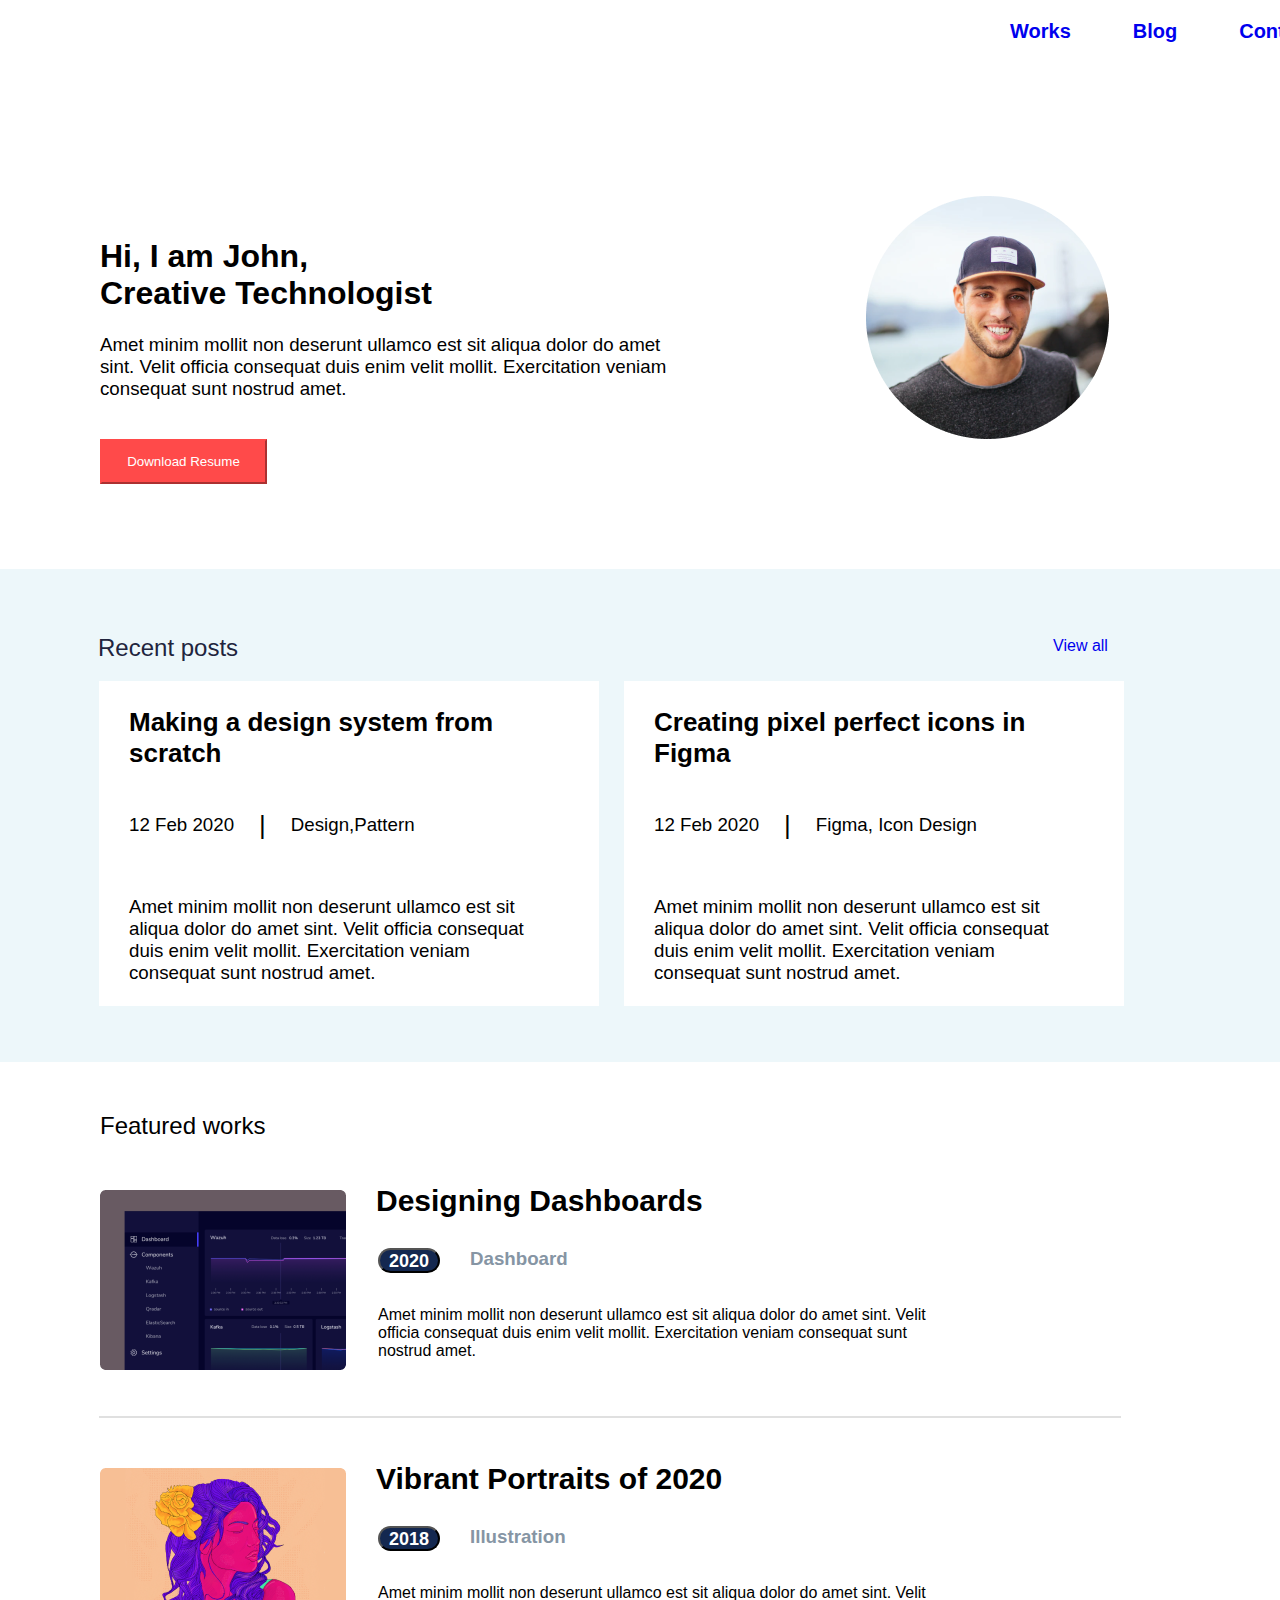
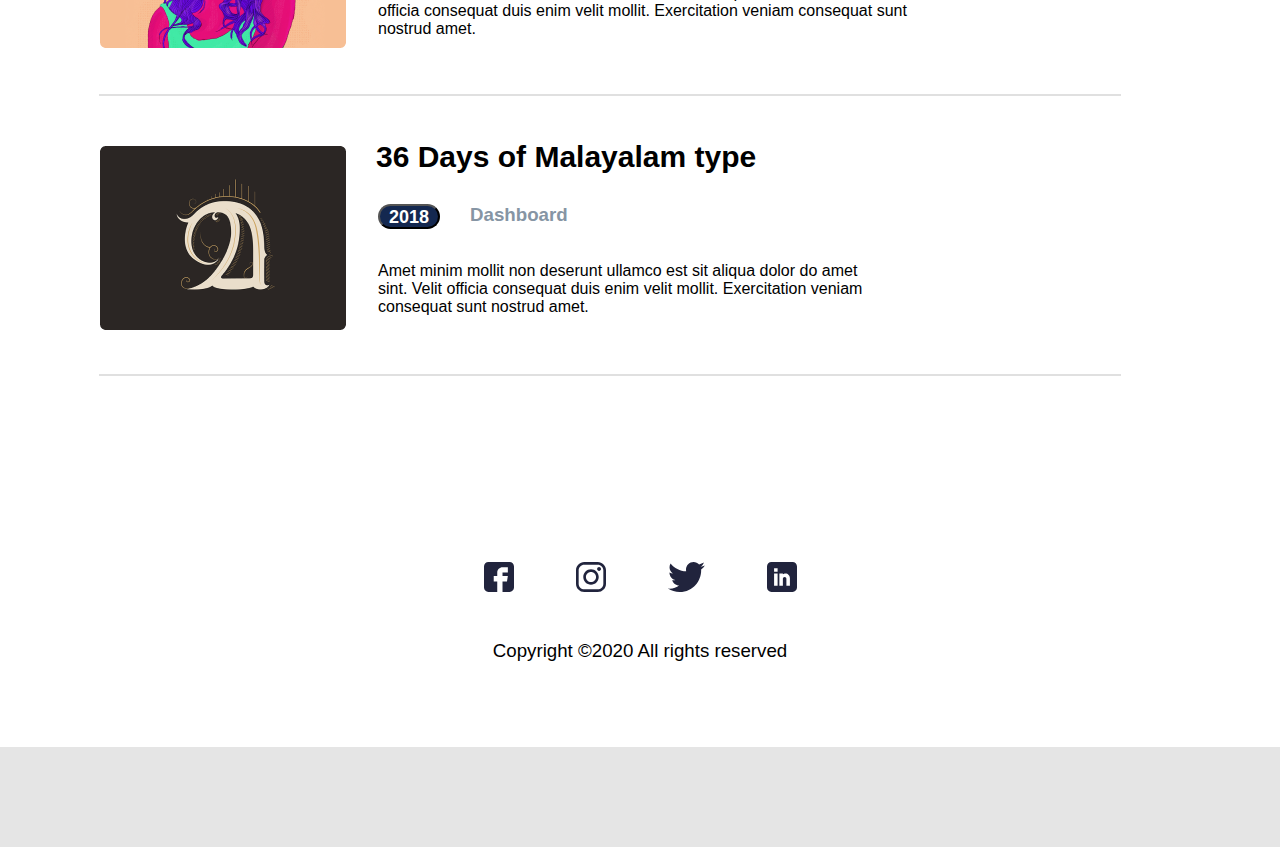
==== index.html @ 87a34be4 "first commit" ====
<!DOCTYPE html>
<html lang="en">
  <head>
    <meta charset="UTF-8" />
    <meta http-equiv="X-UA-Compatible" content="IE=edge" />
    <meta name="viewport" content="width=device-width, initial-scale=1.0" />
    <link rel="stylesheet" href="./style.css" />
    <title>MyPortfolio</title>
  </head>
  <body>
    <header>
      <nav>
        <ul>
          <li><a href="#"> Works </a></li>
          <li><a href="#"> Blog </a></li>
          <li><a href="#"> Contact </a></li>
        </ul>
      </nav>
    </header>
    <div class="section1">
      <div class="aboutMe">
        <h1>
          <b
            >Hi, I am John,<br />
            Creative Technologist</b
          >
        </h1>
        <h3>
          Amet minim mollit non deserunt ullamco est sit aliqua dolor do amet<br />
          sint. Velit officia consequat duis enim velit mollit. Exercitation
          veniam<br />
          consequat sunt nostrud amet.
        </h3>
        <button>Download Resume</button>
      </div>
      <div class="myPhoto">
        <img src="./Ellipse 1.png" />
      </div>
    </div>
    <div class="section2">
      <div class="recentPost">
        <h2>Recent posts</h2>
        <a href="#">View all</a>
      </div>
      <div class="myBlock">
        <div class="block1">
          <p>Making a design system from <br />scratch</p>
          <div class="month">
            <h3>12 Feb 2020</h3>
            <p>|</p>
            <h3>Design,Pattern</h3>
          </div>
          <h3>
            Amet minim mollit non deserunt ullamco est sit<br />
            aliqua dolor do amet sint. Velit officia consequat <br />duis enim
            velit mollit. Exercitation veniam<br />
            consequat sunt nostrud amet.
          </h3>
        </div>
        <div class="block1">
          <p>
            Creating pixel perfect icons in<br />
            Figma
          </p>
          <div class="month">
            <h3>12 Feb 2020</h3>
            <p>|</p>
            <h3>Figma, Icon Design</h3>
          </div>
          <h3>
            Amet minim mollit non deserunt ullamco est sit<br />
            aliqua dolor do amet sint. Velit officia consequat<br />
            duis enim velit mollit. Exercitation veniam<br />
            consequat sunt nostrud amet.
          </h3>
        </div>
      </div>
    </div>
    <div class="section3">
      <div class="featuredWorks">
        <h2>Featured works</h2>
      </div>
      <div class="pictureInBlock">
        <div class="picturesForDesign">
          <img src="./Rectangle 30.png" />
        </div>
        <div class="textForDesign">
          <p class="dashboard">Designing Dashboards</p>
          <div class="buttonWithText">
            <button>2020</button>
            <h3>Dashboard</h3>
          </div>
          <p class="text">
            Amet minim mollit non deserunt ullamco est sit aliqua dolor do amet
            sint. Velit<br />
            officia consequat duis enim velit mollit. Exercitation veniam
            consequat sunt<br />
            nostrud amet.
          </p>
        </div>
      </div>
      <div class="vector"></div>
      <div class="pictureInBlock">
        <div class="picturesForDesign">
          <img src="./Rectangle 32.png" />
        </div>
        <div class="textForDesign">
          <p class="dashboard">Vibrant Portraits of 2020</p>
          <div class="buttonWithText">
            <button>2018</button>
            <h3>Illustration</h3>
          </div>
          <p class="text">
            Amet minim mollit non deserunt ullamco est sit aliqua dolor do amet
            sint. Velit<br />
            officia consequat duis enim velit mollit. Exercitation veniam
            consequat sunt<br />
            nostrud amet.
          </p>
        </div>
      </div>
      <div class="vector"></div>
      <div class="pictureInBlock">
        <div class="picturesForDesign">
          <img src="./Rectangle 34.png" />
        </div>
        <div class="textForDesign">
          <p class="dashboard">36 Days of Malayalam type</p>
          <div class="buttonWithText">
            <button>2018</button>
            <h3>Dashboard</h3>
          </div>
          <p class="text">
            Amet minim mollit non deserunt ullamco est sit aliqua dolor do
            amet<br />
            sint. Velit officia consequat duis enim velit mollit. Exercitation
            veniam<br />
            consequat sunt nostrud amet.
          </p>
        </div>
      </div>
      <div class="vector"></div>
    </div>
    <footer>
      <div class="socialMediaLogo">
        <img src="./fb.svg">
        <img src="./insta.svg">
        <img src="./Vector.svg">
        <img src="./Linkedin.svg">
      </div>
      <h3>Copyright ©2020 All rights reserved </h3>
      <div class="greyEnd"></div>
    </footer>
  </body>
  
</html>
---- style.css ----
html{width:100%;height:100%;margin:0;padding:0;font-family:Arial,Helvetica,sans-serif}body{width:100%;height:100%;margin:0}nav ul{display:flex;list-style-type:none;gap:62px;color:#000;font-size:20px;font-weight:bold;padding-left:1010px}nav ul a{text-decoration:none}.section1{display:flex}.section1 .aboutMe{margin-left:100px;margin-top:154px}.section1 .aboutMe h3{font-weight:100}.section1 img{margin-left:200px;margin-top:133px}.section1 button{color:#fff;background-color:#ff4a4a;width:167px;height:45px;transition:200ms ease;margin-top:20px;border-color:#ff4a4a}.section1 button:hover{background-color:#ff4949;color:#000}.section2{height:493px;background-color:#edf7fa;margin-top:85px}.section2 .recentPost{display:flex}.section2 .recentPost h2{color:#21243d;padding-left:98px;padding-top:45px;font-weight:100}.section2 .recentPost a{margin-left:815px;margin-top:68px;text-decoration:none}.section2 .myBlock{display:flex;gap:25px;margin-left:99px}.section2 .myBlock .block1{background-color:#fff;width:500px;height:325px}.section2 .myBlock .block1 p{font-size:26px;font-weight:bold;padding-left:30px}.section2 .myBlock .block1 .month{display:flex;gap:15px;padding-left:30px}.section2 .myBlock .block1 .month h3{font-weight:100;padding:0}.section2 .myBlock .block1 .month p{font-weight:100;padding:10px;margin-top:5px}.section2 .myBlock .block1 h3{display:flex;font-weight:100;padding-left:30px}.section3{height:1060px}.section3 h2{padding-top:50px;margin:0;padding-left:100px;font-weight:100}.section3 .pictureInBlock{display:flex}.section3 .pictureInBlock .picturesForDesign img{padding-left:100px;margin-top:50px}.section3 .pictureInBlock .textForDesign .dashboard{font-size:30px;padding-left:30px;padding-top:14px;font-weight:bold}.section3 .pictureInBlock .textForDesign .buttonWithText{display:flex;gap:30px;padding-left:32px}.section3 .pictureInBlock .textForDesign .buttonWithText h3{display:flex;margin:0;color:#8695a4}.section3 .pictureInBlock .textForDesign .buttonWithText button{background-color:#142850;width:62px;height:25px;border-radius:20px;color:#fff;font-weight:bold;font-size:18px}.section3 .pictureInBlock .textForDesign .text{font-weight:100;padding-left:32px;padding-top:17px}.section3 .vector{border:1px solid #e0e0e0;width:1020px;margin-left:99px;margin-top:40px}footer{margin:0;height:300px}footer .socialMediaLogo{display:flex;justify-content:center;gap:62px;padding-top:40px}footer h3{display:flex;font-weight:100;justify-content:center;padding-top:30px}footer .greyEnd{height:100px;background-color:#e5e5e5;margin-top:85px}
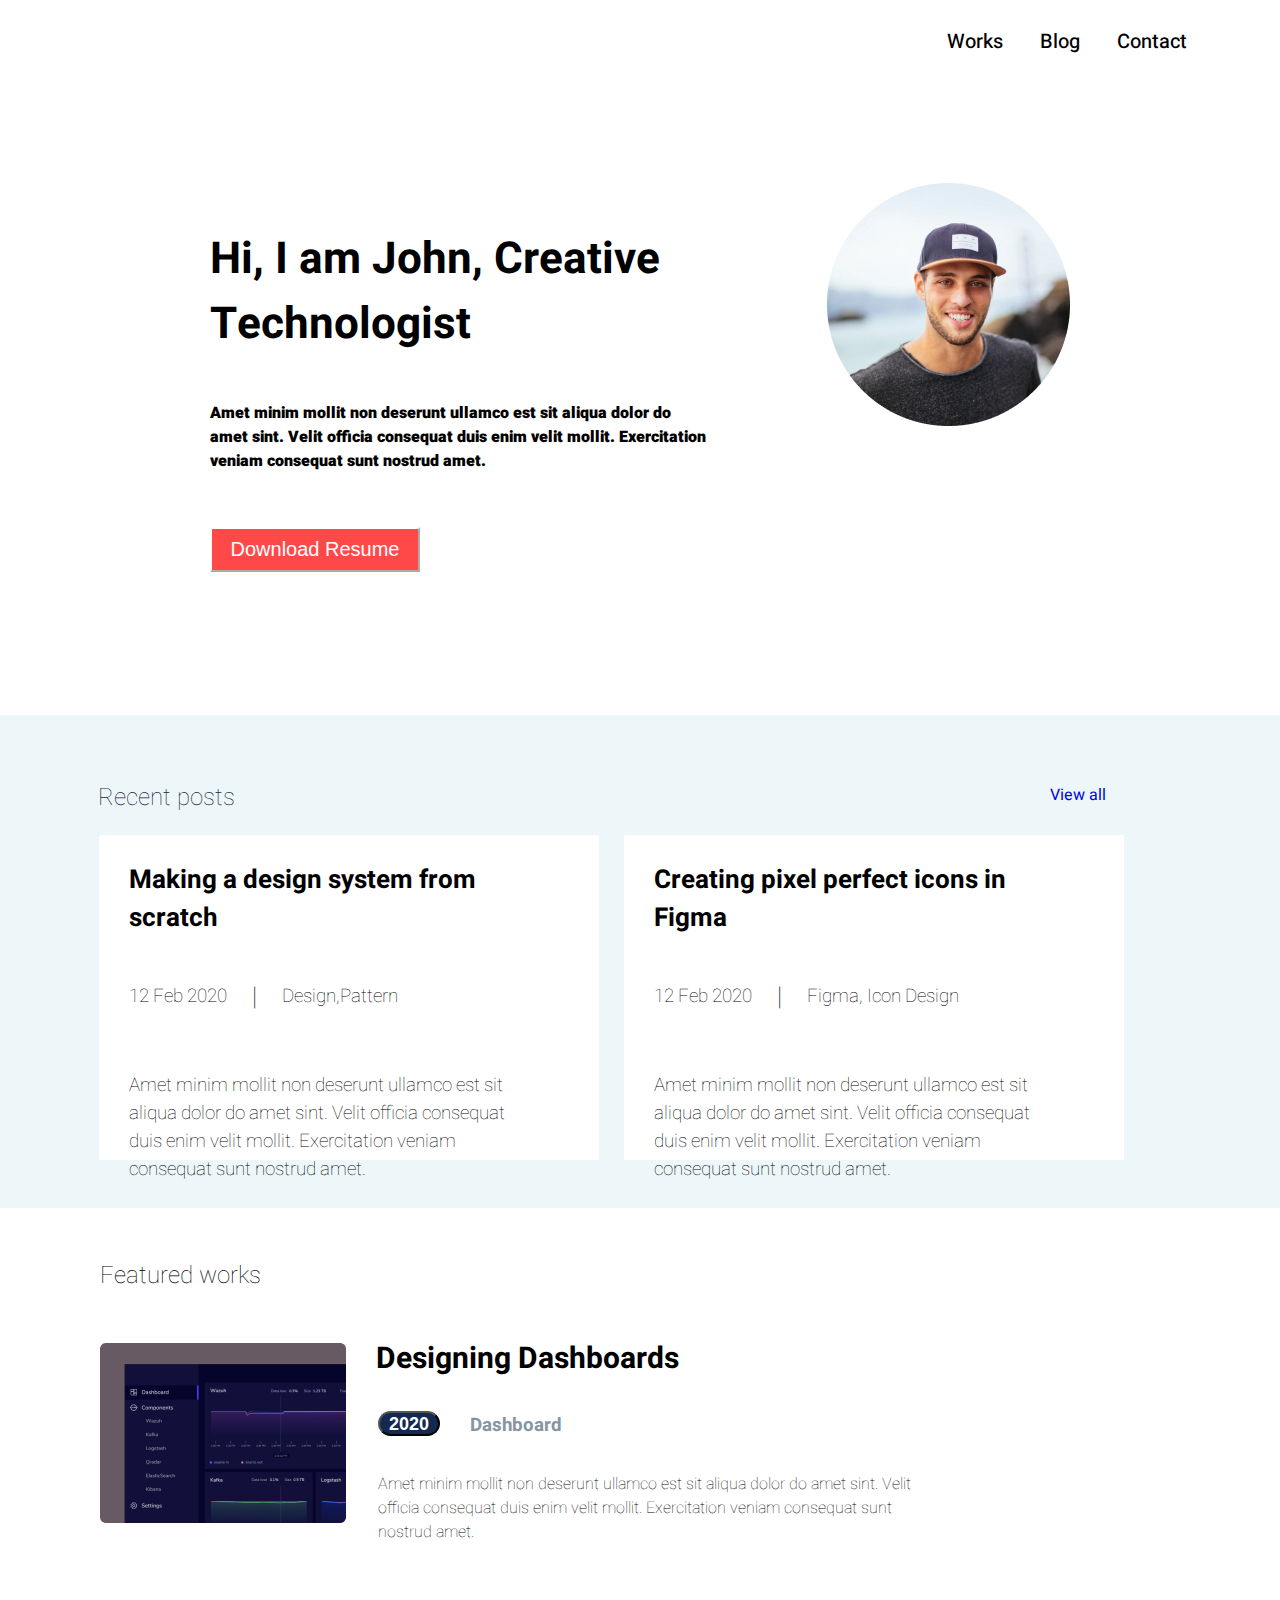
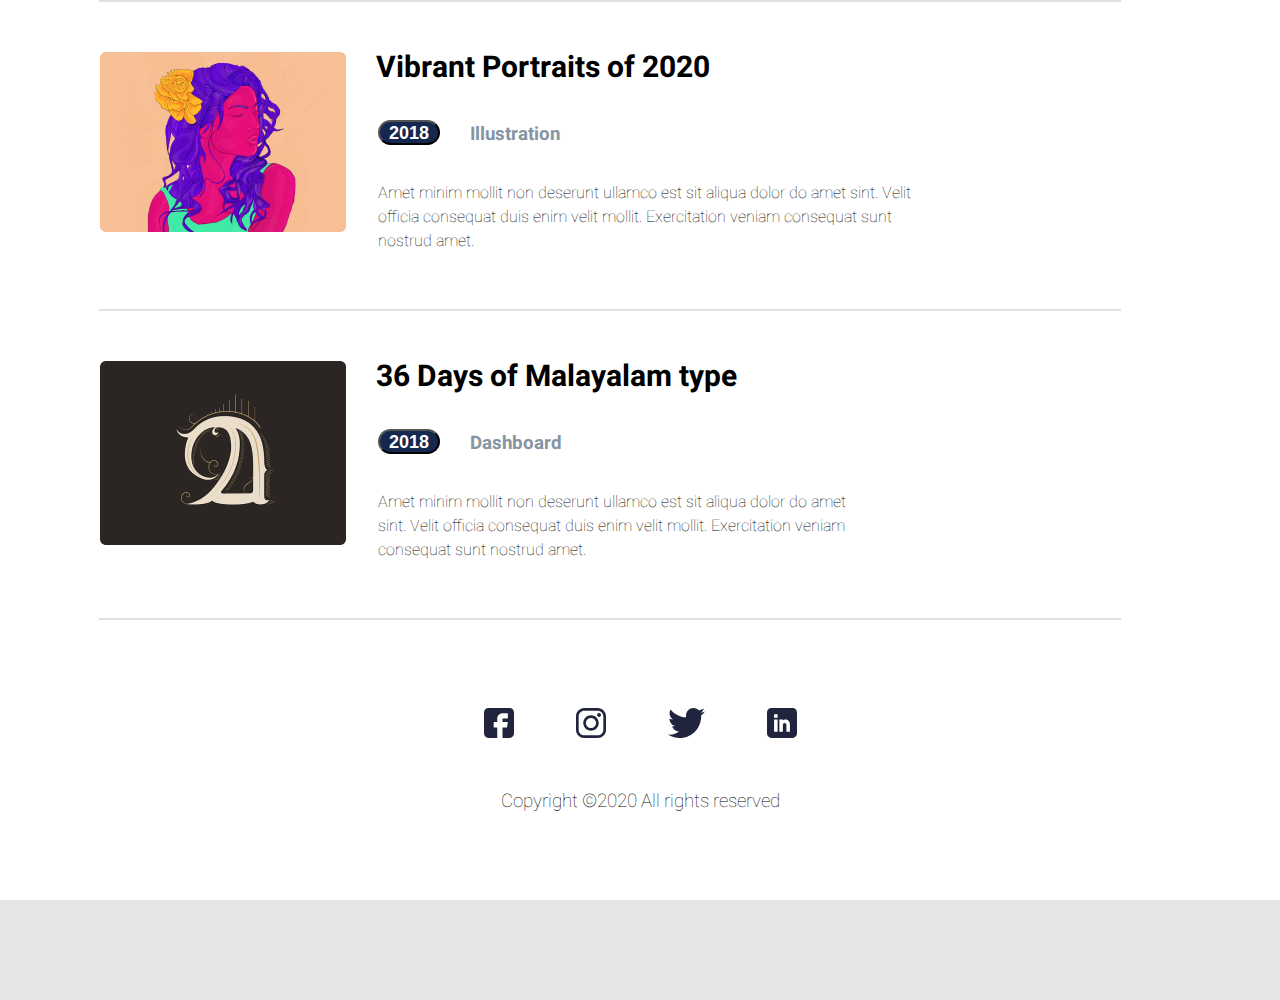
==== commit 633a1e5d: "dabl2" ====
--- a/index.html
+++ b/index.html
@@ -4,39 +4,43 @@
     <meta charset="UTF-8" />
     <meta http-equiv="X-UA-Compatible" content="IE=edge" />
     <meta name="viewport" content="width=device-width, initial-scale=1.0" />
+    <meta name="viewport" content="width=device-width, initial-scale=1.0" />
     <link rel="stylesheet" href="./style.css" />
+    <link rel="preconnect" href="https://fonts.googleapis.com" />
+    <link rel="preconnect" href="https://fonts.gstatic.com" crossorigin />
+    <link
+      href="https://fonts.googleapis.com/css2?family=Heebo:wght@100;200;300;400;500;600&display=swap"
+      rel="stylesheet"
+    />
     <title>MyPortfolio</title>
   </head>
   <body>
-    <header>
+    <div class="container">
       <nav>
-        <ul>
-          <li><a href="#"> Works </a></li>
-          <li><a href="#"> Blog </a></li>
-          <li><a href="#"> Contact </a></li>
-        </ul>
+        <a>Works</a>
+        <a>Blog</a>
+        <a>Contact</a>
       </nav>
-    </header>
-    <div class="section1">
-      <div class="aboutMe">
-        <h1>
-          <b
-            >Hi, I am John,<br />
-            Creative Technologist</b
-          >
-        </h1>
-        <h3>
-          Amet minim mollit non deserunt ullamco est sit aliqua dolor do amet<br />
-          sint. Velit officia consequat duis enim velit mollit. Exercitation
-          veniam<br />
-          consequat sunt nostrud amet.
-        </h3>
-        <button>Download Resume</button>
-      </div>
-      <div class="myPhoto">
-        <img src="./Ellipse 1.png" />
+    </div>
+    <div class="container1">
+      <div class="section">
+        <div class="block">
+          <div class="blockIn">
+            <p class="hiJohn">Hi, I am John, Creative Technologist</p>
+            <p class="justText">
+              Amet minim mollit non deserunt ullamco est sit aliqua dolor do
+              amet sint. Velit officia consequat duis enim velit mollit.
+              Exercitation veniam consequat sunt nostrud amet.
+            </p>
+            <button>Download Resume</button>
+          </div>
+          <picture>
+            <img src="./Ellipse 1.png" />
+          </picture>
+        </div>
       </div>
     </div>
+
     <div class="section2">
       <div class="recentPost">
         <h2>Recent posts</h2>
@@ -143,14 +147,13 @@
     </div>
     <footer>
       <div class="socialMediaLogo">
-        <img src="./fb.svg">
-        <img src="./insta.svg">
-        <img src="./Vector.svg">
-        <img src="./Linkedin.svg">
+        <img src="./fb.svg" />
+        <img src="./insta.svg" />
+        <img src="./Vector.svg" />
+        <img src="./Linkedin.svg" />
       </div>
-      <h3>Copyright ©2020 All rights reserved </h3>
+      <h3>Copyright ©2020 All rights reserved</h3>
       <div class="greyEnd"></div>
     </footer>
   </body>
-  
 </html>
--- a/style.css
+++ b/style.css
@@ -1 +1 @@
-html{width:100%;height:100%;margin:0;padding:0;font-family:Arial,Helvetica,sans-serif}body{width:100%;height:100%;margin:0}nav ul{display:flex;list-style-type:none;gap:62px;color:#000;font-size:20px;font-weight:bold;padding-left:1010px}nav ul a{text-decoration:none}.section1{display:flex}.section1 .aboutMe{margin-left:100px;margin-top:154px}.section1 .aboutMe h3{font-weight:100}.section1 img{margin-left:200px;margin-top:133px}.section1 button{color:#fff;background-color:#ff4a4a;width:167px;height:45px;transition:200ms ease;margin-top:20px;border-color:#ff4a4a}.section1 button:hover{background-color:#ff4949;color:#000}.section2{height:493px;background-color:#edf7fa;margin-top:85px}.section2 .recentPost{display:flex}.section2 .recentPost h2{color:#21243d;padding-left:98px;padding-top:45px;font-weight:100}.section2 .recentPost a{margin-left:815px;margin-top:68px;text-decoration:none}.section2 .myBlock{display:flex;gap:25px;margin-left:99px}.section2 .myBlock .block1{background-color:#fff;width:500px;height:325px}.section2 .myBlock .block1 p{font-size:26px;font-weight:bold;padding-left:30px}.section2 .myBlock .block1 .month{display:flex;gap:15px;padding-left:30px}.section2 .myBlock .block1 .month h3{font-weight:100;padding:0}.section2 .myBlock .block1 .month p{font-weight:100;padding:10px;margin-top:5px}.section2 .myBlock .block1 h3{display:flex;font-weight:100;padding-left:30px}.section3{height:1060px}.section3 h2{padding-top:50px;margin:0;padding-left:100px;font-weight:100}.section3 .pictureInBlock{display:flex}.section3 .pictureInBlock .picturesForDesign img{padding-left:100px;margin-top:50px}.section3 .pictureInBlock .textForDesign .dashboard{font-size:30px;padding-left:30px;padding-top:14px;font-weight:bold}.section3 .pictureInBlock .textForDesign .buttonWithText{display:flex;gap:30px;padding-left:32px}.section3 .pictureInBlock .textForDesign .buttonWithText h3{display:flex;margin:0;color:#8695a4}.section3 .pictureInBlock .textForDesign .buttonWithText button{background-color:#142850;width:62px;height:25px;border-radius:20px;color:#fff;font-weight:bold;font-size:18px}.section3 .pictureInBlock .textForDesign .text{font-weight:100;padding-left:32px;padding-top:17px}.section3 .vector{border:1px solid #e0e0e0;width:1020px;margin-left:99px;margin-top:40px}footer{margin:0;height:300px}footer .socialMediaLogo{display:flex;justify-content:center;gap:62px;padding-top:40px}footer h3{display:flex;font-weight:100;justify-content:center;padding-top:30px}footer .greyEnd{height:100px;background-color:#e5e5e5;margin-top:85px}+html{width:100%;height:100%;margin:0;padding:0}body{width:100%;height:100%;margin:0;font-family:"Heebo",sans-serif}body .container{align-items:center;display:flex;justify-content:right}body .container nav{padding:27px 60px}body .container nav a{margin-right:33px;font-weight:500;font-size:20px;line-height:29px}body .container1{padding:100px 20px 58px}body .container1 .section{max-width:860px;margin:0 auto;display:flex;justify-content:center}body .container1 .section .block{display:flex}body .container1 .section .block .blockIn .hiJohn{font-weight:700;font-size:44px}body .container1 .section .block .blockIn .justText{margin-top:40px;font-weight:900;font-size:16px}body .container1 .section .block .blockIn button{border-color:#fff;background-color:#ff4949;margin-top:38px;width:210px;height:45px;font-weight:500;font-size:20px;color:#fff}body .container1 .section .block .blockIn button:hover{background-color:#fff;color:#000;transition:500ms ease}body .container1 .section .block picture img{margin-left:115px}body .section2{height:493px;background-color:#edf7fa;margin-top:85px}body .section2 .recentPost{display:flex}body .section2 .recentPost h2{color:#21243d;padding-left:98px;padding-top:45px;font-weight:100}body .section2 .recentPost a{margin-left:815px;margin-top:68px;text-decoration:none}body .section2 .myBlock{display:flex;gap:25px;margin-left:99px}body .section2 .myBlock .block1{background-color:#fff;width:500px;height:325px}body .section2 .myBlock .block1 p{font-size:26px;font-weight:bold;padding-left:30px}body .section2 .myBlock .block1 .month{display:flex;gap:15px;padding-left:30px}body .section2 .myBlock .block1 .month h3{font-weight:100;padding:0}body .section2 .myBlock .block1 .month p{font-weight:100;padding:10px;margin-top:5px}body .section2 .myBlock .block1 h3{display:flex;font-weight:100;padding-left:30px}body .section3{height:1060px}body .section3 h2{padding-top:50px;margin:0;padding-left:100px;font-weight:100}body .section3 .pictureInBlock{display:flex}body .section3 .pictureInBlock .picturesForDesign img{padding-left:100px;margin-top:50px}body .section3 .pictureInBlock .textForDesign .dashboard{font-size:30px;padding-left:30px;padding-top:14px;font-weight:bold}body .section3 .pictureInBlock .textForDesign .buttonWithText{display:flex;gap:30px;padding-left:32px}body .section3 .pictureInBlock .textForDesign .buttonWithText h3{display:flex;margin:0;color:#8695a4}body .section3 .pictureInBlock .textForDesign .buttonWithText button{background-color:#142850;width:62px;height:25px;border-radius:20px;color:#fff;font-weight:bold;font-size:18px}body .section3 .pictureInBlock .textForDesign .text{font-weight:100;padding-left:32px;padding-top:17px}body .section3 .vector{border:1px solid #e0e0e0;width:1020px;margin-left:99px;margin-top:40px}body footer{margin:0;height:300px}body footer .socialMediaLogo{display:flex;justify-content:center;gap:62px;padding-top:40px}body footer h3{display:flex;font-weight:100;justify-content:center;padding-top:30px}body footer .greyEnd{height:100px;background-color:#e5e5e5;margin-top:85px}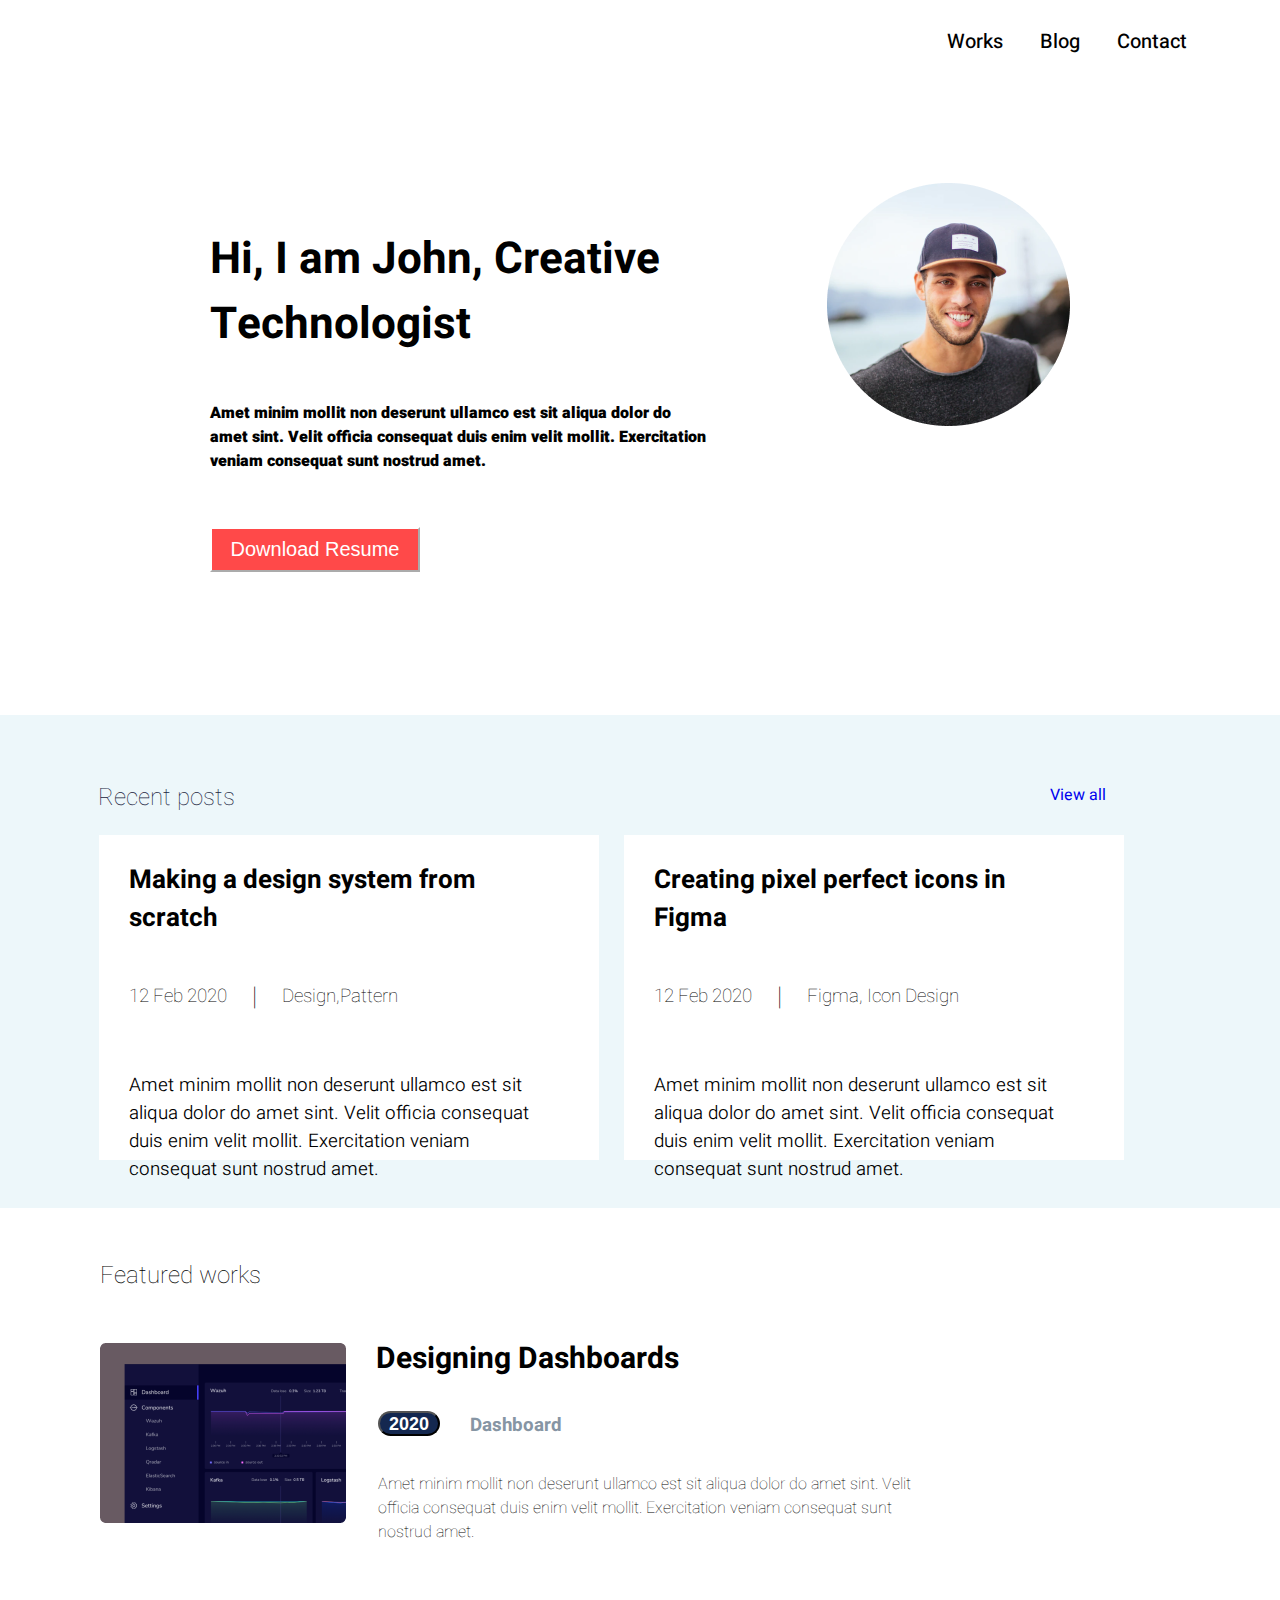
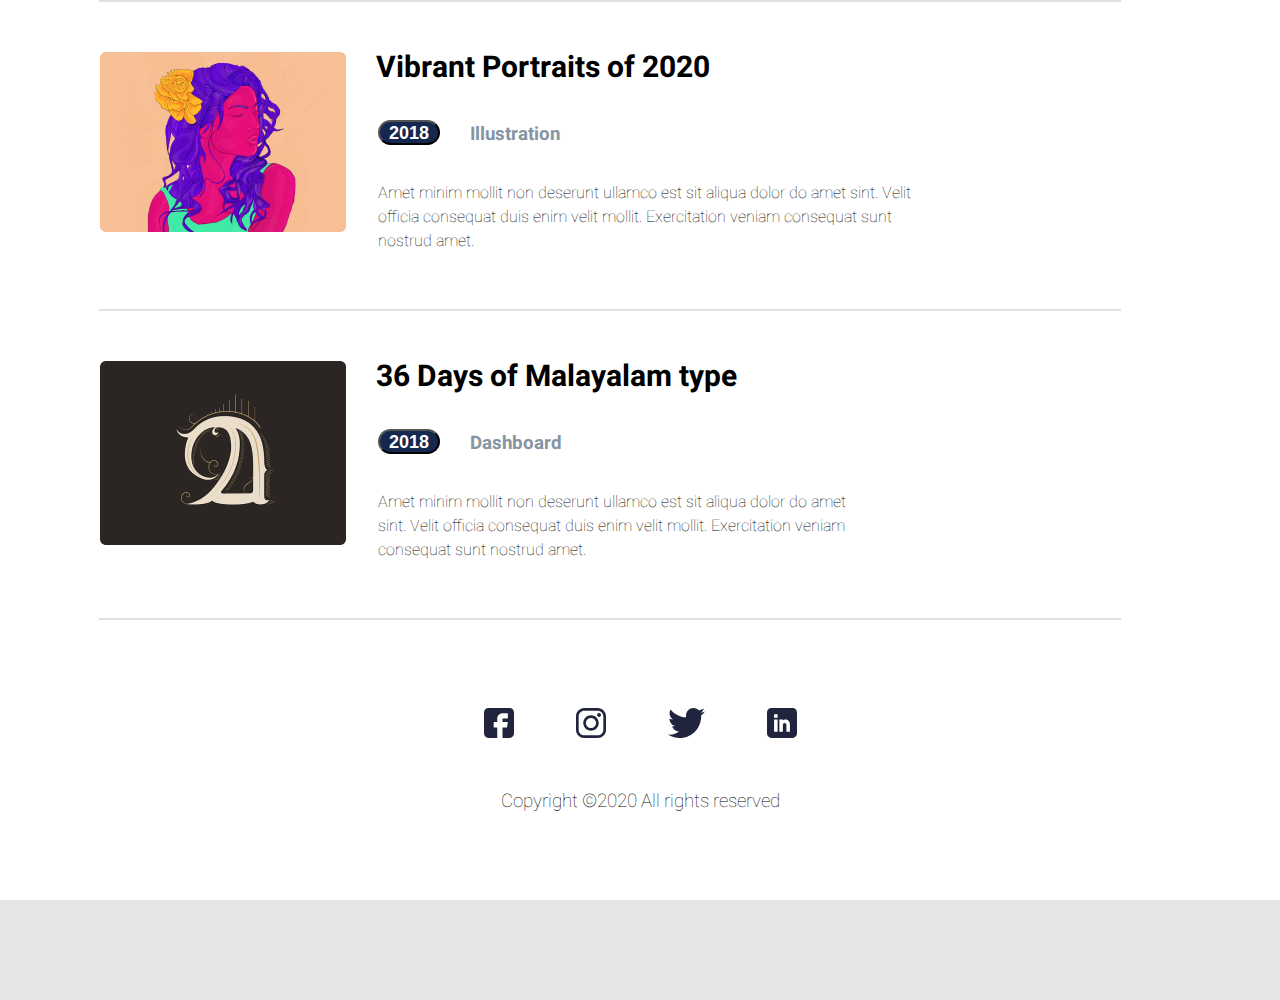
==== commit 26ef1c36: "hellno" ====
--- a/index.html
+++ b/index.html
@@ -17,9 +17,9 @@
   <body>
     <div class="container">
       <nav>
-        <a>Works</a>
-        <a>Blog</a>
-        <a>Contact</a>
+        <a href="./works.html">Works</a>
+        <a href="./blog.html">Blog</a>
+        <a href="./contact.html">Contact</a>
       </nav>
     </div>
     <div class="container1">
@@ -156,4 +156,4 @@
       <div class="greyEnd"></div>
     </footer>
   </body>
-</html>
+</html>--- a/style.css
+++ b/style.css
@@ -1 +1 @@
-html{width:100%;height:100%;margin:0;padding:0}body{width:100%;height:100%;margin:0;font-family:"Heebo",sans-serif}body .container{align-items:center;display:flex;justify-content:right}body .container nav{padding:27px 60px}body .container nav a{margin-right:33px;font-weight:500;font-size:20px;line-height:29px}body .container1{padding:100px 20px 58px}body .container1 .section{max-width:860px;margin:0 auto;display:flex;justify-content:center}body .container1 .section .block{display:flex}body .container1 .section .block .blockIn .hiJohn{font-weight:700;font-size:44px}body .container1 .section .block .blockIn .justText{margin-top:40px;font-weight:900;font-size:16px}body .container1 .section .block .blockIn button{border-color:#fff;background-color:#ff4949;margin-top:38px;width:210px;height:45px;font-weight:500;font-size:20px;color:#fff}body .container1 .section .block .blockIn button:hover{background-color:#fff;color:#000;transition:500ms ease}body .container1 .section .block picture img{margin-left:115px}body .section2{height:493px;background-color:#edf7fa;margin-top:85px}body .section2 .recentPost{display:flex}body .section2 .recentPost h2{color:#21243d;padding-left:98px;padding-top:45px;font-weight:100}body .section2 .recentPost a{margin-left:815px;margin-top:68px;text-decoration:none}body .section2 .myBlock{display:flex;gap:25px;margin-left:99px}body .section2 .myBlock .block1{background-color:#fff;width:500px;height:325px}body .section2 .myBlock .block1 p{font-size:26px;font-weight:bold;padding-left:30px}body .section2 .myBlock .block1 .month{display:flex;gap:15px;padding-left:30px}body .section2 .myBlock .block1 .month h3{font-weight:100;padding:0}body .section2 .myBlock .block1 .month p{font-weight:100;padding:10px;margin-top:5px}body .section2 .myBlock .block1 h3{display:flex;font-weight:100;padding-left:30px}body .section3{height:1060px}body .section3 h2{padding-top:50px;margin:0;padding-left:100px;font-weight:100}body .section3 .pictureInBlock{display:flex}body .section3 .pictureInBlock .picturesForDesign img{padding-left:100px;margin-top:50px}body .section3 .pictureInBlock .textForDesign .dashboard{font-size:30px;padding-left:30px;padding-top:14px;font-weight:bold}body .section3 .pictureInBlock .textForDesign .buttonWithText{display:flex;gap:30px;padding-left:32px}body .section3 .pictureInBlock .textForDesign .buttonWithText h3{display:flex;margin:0;color:#8695a4}body .section3 .pictureInBlock .textForDesign .buttonWithText button{background-color:#142850;width:62px;height:25px;border-radius:20px;color:#fff;font-weight:bold;font-size:18px}body .section3 .pictureInBlock .textForDesign .text{font-weight:100;padding-left:32px;padding-top:17px}body .section3 .vector{border:1px solid #e0e0e0;width:1020px;margin-left:99px;margin-top:40px}body footer{margin:0;height:300px}body footer .socialMediaLogo{display:flex;justify-content:center;gap:62px;padding-top:40px}body footer h3{display:flex;font-weight:100;justify-content:center;padding-top:30px}body footer .greyEnd{height:100px;background-color:#e5e5e5;margin-top:85px}+html{width:100%;height:100%;margin:0;padding:0}body{width:100%;height:100%;margin:0;font-family:"Heebo",sans-serif}body .container{align-items:center;display:flex;justify-content:right}body .container nav{padding:27px 60px}body .container nav a{margin-right:33px;font-weight:500;font-size:20px;line-height:29px;text-decoration:none;color:#000}body .container1{padding:100px 20px 58px}body .container1 .section{max-width:860px;margin:0 auto;display:flex;justify-content:center}body .container1 .section .block{display:flex}body .container1 .section .block .blockIn .hiJohn{font-weight:700;font-size:44px}body .container1 .section .block .blockIn .justText{margin-top:40px;font-weight:900;font-size:16px}body .container1 .section .block .blockIn button{border-color:#fff;background-color:#ff4949;margin-top:38px;width:210px;height:45px;font-weight:500;font-size:20px;color:#fff}body .container1 .section .block .blockIn button:hover{background-color:#fff;color:#000;transition:500ms ease}body .container1 .section .block picture img{margin-left:115px}body .section2{height:493px;background-color:#edf7fa;margin-top:85px}body .section2 .recentPost{display:flex}body .section2 .recentPost h2{color:#21243d;padding-left:98px;padding-top:45px;font-weight:100}body .section2 .recentPost a{margin-left:815px;margin-top:68px;text-decoration:none}body .section2 .myBlock{display:flex;gap:25px;margin-left:99px}body .section2 .myBlock .block1{background-color:#fff;width:500px;height:325px}body .section2 .myBlock .block1 p{font-size:26px;font-weight:bold;padding-left:30px}body .section2 .myBlock .block1 .month{display:flex;gap:15px;padding-left:30px}body .section2 .myBlock .block1 .month h3{font-weight:100;padding:0}body .section2 .myBlock .block1 .month p{font-weight:100;padding:10px;margin-top:5px}body .section2 .myBlock .block1 h3{display:flex;font-weight:300;padding-left:30px}body .section3{height:1060px}body .section3 h2{padding-top:50px;margin:0;padding-left:100px;font-weight:100}body .section3 .pictureInBlock{display:flex}body .section3 .pictureInBlock .picturesForDesign img{padding-left:100px;margin-top:50px}body .section3 .pictureInBlock .textForDesign .dashboard{font-size:30px;padding-left:30px;padding-top:14px;font-weight:bold}body .section3 .pictureInBlock .textForDesign .buttonWithText{display:flex;gap:30px;padding-left:32px}body .section3 .pictureInBlock .textForDesign .buttonWithText h3{display:flex;margin:0;color:#8695a4}body .section3 .pictureInBlock .textForDesign .buttonWithText button{background-color:#142850;width:62px;height:25px;border-radius:20px;color:#fff;font-weight:bold;font-size:18px}body .section3 .pictureInBlock .textForDesign .text{font-weight:100;padding-left:32px;padding-top:17px}body .section3 .vector{border:1px solid #e0e0e0;width:1020px;margin-left:99px;margin-top:40px}body footer{margin:0;height:300px}body footer .socialMediaLogo{display:flex;justify-content:center;gap:62px;padding-top:40px}body footer h3{display:flex;font-weight:100;justify-content:center;padding-top:30px}body footer .greyEnd{height:100px;background-color:#e5e5e5;margin-top:85px}@media screen and (max-width: 907px){.block{flex-direction:column-reverse}.block .blockIn{display:flex;justify-content:center;align-items:center;flex-direction:column}.myBlock{flex-direction:column}}